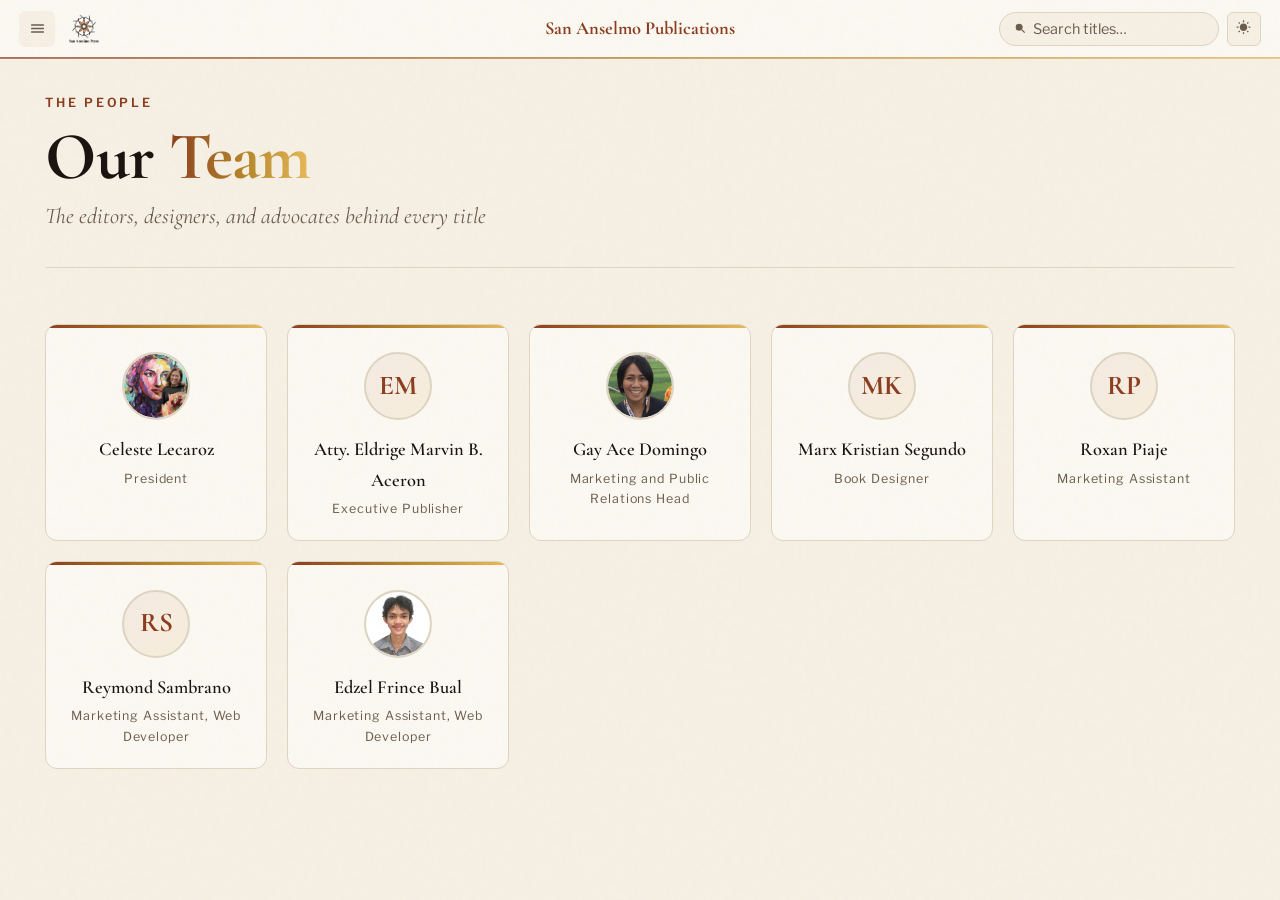
==== team.html @ bb284d33 "Add files via upload" ====
<!DOCTYPE html>
<html lang="en">
<head>
  <meta charset="UTF-8">
  <meta name="viewport" content="width=device-width, initial-scale=1.0, maximum-scale=5.0">
  <meta name="description" content="Meet the editors, designers, and advocates behind San Anselmo Publications, Inc.">
  <title>Our Team — San Anselmo Publications, Inc.</title>
  <link rel="preconnect" href="https://fonts.googleapis.com">
  <link rel="preconnect" href="https://fonts.gstatic.com" crossorigin>
  <link href="https://fonts.googleapis.com/css2?family=Cormorant+Garamond:ital,wght@0,400;0,500;0,600;0,700;1,400;1,600&family=Libre+Franklin:ital,wght@0,300;0,400;0,500;0,600;1,300;1,400&display=swap" rel="stylesheet">
  <link rel="stylesheet" href="css/styles.css">
</head>
<body>
  <div id="navContainer"></div>
  <div class="page-body">
    <main class="main-content" id="mainContent" role="main">
      <section class="content-section active" aria-label="Our Team">
        <div class="section-inner">
          <header class="page-header">
            <div class="page-eyebrow">The People</div>
            <h1 class="page-title">Our <span class="accent">Team</span></h1>
            <p class="page-subtitle">The editors, designers, and advocates behind every title</p>
          </header>
          <div class="team-grid" id="teamGrid" role="list"></div>
        </div>
      </section>
    </main>
  </div>
  <div id="backToTopContainer"></div>
  <script src="data/fallback-data.js"></script>
  <script src="js/sheets-cms.js"></script>
  <script src="js/components.js"></script>
  <script>
    document.addEventListener('DOMContentLoaded', async () => {
      injectNav('team');
      injectBackToTop();
      initTheme();
      initBurgerMenu();
      initScrollHandlers();

      const teamData = await SheetsCMS.getTeam().catch(() => typeof TEAM !== 'undefined' ? TEAM : []);
      const grid = document.getElementById('teamGrid');
      if (grid) {
        grid.innerHTML = teamData.map(t =>
          `<div class="team-card" role="listitem">
            <div class="team-avatar" aria-hidden="true">${t.img ? `<img src="${t.img}" alt="${t.name}" loading="lazy" decoding="async" onerror="this.parentElement.textContent='${initials(t.name)}'">` : initials(t.name)}</div>
            <div class="team-name">${t.name}</div>
            <div class="team-role">${t.role}</div>
          </div>`
        ).join('');
      }
    });
  </script>
</body>
</html>
---- css/styles.css ----
/* ============================================================  TOKENS  */
    :root {
      --cream:#F5EFE4; --ivory:#FBF8F2; --white:#FEFCF9;
      --ink:#1A1410; --ink-light:#2E2720; --sepia:#6B5C4D;
      --ash:#DDD4C2; --ash-light:#EDE8DE;
      --terra:#8C3D1F; --terra-dim:#A85030; --terra-pale:#F4EAE3;
      --gold:#B8882C; --gold-pale:#F6EDDB;
      --amber:#D4A445; --amber-glow:#E8BA5A;
      --grad-amber: linear-gradient(90deg,#8C3D1F 0%,#B8882C 55%,#E8BA5A 100%);
      --grad-amber-v: linear-gradient(180deg,#8C3D1F 0%,#B8882C 100%);
      --grad-shelf: linear-gradient(180deg,#C49A6C 0%,#B08040 18%,#A07030 35%,#BF9050 50%,#A07030 65%,#906025 82%,#7A4E1E 100%);
      --fs-xs:clamp(.68rem,.64rem + .18vw,.78rem);
      --fs-sm:clamp(.8rem,.76rem + .2vw,.9rem);
      --fs-base:clamp(.9rem,.85rem + .25vw,1rem);
      --fs-md:clamp(1rem,.92rem + .4vw,1.15rem);
      --fs-lg:clamp(1.15rem,1rem + .75vw,1.4rem);
      --fs-xl:clamp(1.4rem,1.1rem + 1.5vw,2rem);
      --fs-2xl:clamp(1.9rem,1.4rem + 2.5vw,3rem);
      --fs-3xl:clamp(2.4rem,1.7rem + 3.5vw,4.2rem);
      --gap-sm:.75rem; --gap-md:1.25rem; --gap-lg:2rem; --gap-xl:3.5rem;
      --sb-w:230px; --sb-w-sm:58px; --topbar-h:58px;
      --radius-sm:6px; --radius-md:12px; --radius-lg:20px;
      --shadow-sm:0 2px 8px rgba(26,20,16,.07);
      --shadow-md:0 6px 24px rgba(26,20,16,.1);
      --shadow-lg:0 16px 60px rgba(26,20,16,.16);
      --shadow-book:-5px 5px 12px rgba(0,0,0,.22),-2px 2px 0 rgba(0,0,0,.1);
      --ease:cubic-bezier(.25,.8,.25,1);
      --spring:cubic-bezier(.34,1.56,.64,1);
    }
    body.dark {
      --cream:#19140F; --ivory:#211B14; --white:#2A2218;
      --ink:#F0E8D8; --ink-light:#DDD3BC; --sepia:#C0A880;
      --ash:#5A4830; --ash-light:#3E3020;
      --terra:#E05525; --terra-dim:#F06830; --terra-pale:#3A1F0E;
      --gold:#E0A830; --gold-pale:#342408;
      --amber:#F0BC45; --amber-glow:#FFD060;
      --grad-amber:linear-gradient(90deg,#E05525 0%,#E0A830 55%,#FFD060 100%);
      --grad-amber-v:linear-gradient(180deg,#E05525 0%,#E0A830 100%);
      --shadow-sm:0 2px 8px rgba(0,0,0,.4);
      --shadow-md:0 6px 24px rgba(0,0,0,.55);
      --shadow-lg:0 16px 60px rgba(0,0,0,.75);
      --shadow-book:-5px 5px 16px rgba(0,0,0,.55),-2px 2px 0 rgba(0,0,0,.3);
    }

    /* ============================================================  RESET  */
    *,*::before,*::after{box-sizing:border-box;margin:0;padding:0;-webkit-tap-highlight-color:transparent}
    html{scroll-behavior:smooth}
    body{
      font-family:'Libre Franklin',system-ui,sans-serif;
      font-size:var(--fs-base);background:var(--cream);color:var(--ink);
      line-height:1.65;min-height:100vh;display:flex;flex-direction:column;
      overflow-x:hidden;
      transition:background .3s var(--ease),color .3s var(--ease);
    }
    body::before{
      content:'';position:fixed;inset:0;pointer-events:none;z-index:9999;opacity:.3;
      background-image:url("data:image/svg+xml,%3Csvg viewBox='0 0 200 200' xmlns='http://www.w3.org/2000/svg'%3E%3Cfilter id='n'%3E%3CfeTurbulence type='fractalNoise' baseFrequency='0.65' numOctaves='3' stitchTiles='stitch'/%3E%3C/filter%3E%3Crect width='100%25' height='100%25' filter='url(%23n)' opacity='0.035'/%3E%3C/svg%3E");
    }
    h1,h2,h3,h4,h5,.serif{font-family:'Cormorant Garamond',Georgia,serif}
    img{display:block;max-width:100%}
    button{font-family:inherit;cursor:pointer;border:none;background:none}
    a{color:inherit;text-decoration:none}
    ::-webkit-scrollbar{width:4px;height:4px}
    ::-webkit-scrollbar-track{background:transparent}
    ::-webkit-scrollbar-thumb{background:var(--ash);border-radius:4px}
    *:focus-visible{outline:2px solid var(--gold);outline-offset:3px;border-radius:3px}
    @keyframes fadeUp{from{opacity:0;transform:translateY(16px)}to{opacity:1;transform:translateY(0)}}
    @keyframes fadeIn{from{opacity:0}to{opacity:1}}

    /* ============================================================  TOPBAR  */
    .topbar{
      position:sticky;top:0;width:100%;height:var(--topbar-h);
      background:var(--ivory);border-bottom:1px solid var(--ash);
      display:flex;align-items:center;padding:0 1.2rem;gap:.8rem;
      z-index:300;flex-shrink:0;
      transition:background .3s;
    }
    .topbar::after{
      content:'';position:absolute;bottom:-2px;left:0;right:0;
      height:2px;background:var(--grad-amber);opacity:.65;pointer-events:none;
    }
    .topbar.scrolled{background:rgba(251,248,242,.92);backdrop-filter:blur(16px)}
    body.dark .topbar.scrolled{background:rgba(33,27,20,.92)}
    .topbar-burger{
      width:36px;height:36px;border-radius:var(--radius-sm);
      border:1px solid var(--ash);background:var(--cream);color:var(--sepia);
      display:none;align-items:center;justify-content:center;flex-shrink:0;
      transition:.18s;
    }
    .topbar-burger:hover{border-color:var(--terra);color:var(--terra);background:var(--terra-pale)}
    .topbar-burger svg{width:17px;height:17px;fill:currentColor}
    .topbar-brand{display:flex;align-items:center;gap:.55rem;flex-shrink:0;cursor:pointer}
    .topbar-logo{width:32px;height:32px;object-fit:contain;border-radius:4px}
    .topbar-center{position:absolute;left:50%;transform:translateX(-50%);display:flex;align-items:center;gap:.55rem;cursor:pointer;text-decoration:none;pointer-events:none}
    .topbar-center>*{pointer-events:auto}
    .topbar-center-name{font-family:'Cormorant Garamond',serif;font-weight:700;font-size:var(--fs-md);color:var(--terra);line-height:1.1;white-space:nowrap}
    .topbar-logo-fallback{
      width:32px;height:32px;background:var(--terra-pale);border:1px solid var(--ash);
      border-radius:4px;display:none;align-items:center;justify-content:center;
      font-family:'Cormorant Garamond',serif;font-weight:700;font-size:1rem;color:var(--terra);
    }
    .topbar-brand-name{font-family:'Cormorant Garamond',serif;font-weight:700;font-size:var(--fs-md);color:var(--terra);line-height:1.1}
    .topbar-brand-sub{font-size:var(--fs-xs);color:var(--sepia);letter-spacing:.12em;text-transform:uppercase}
    .topbar-right{margin-left:auto;display:flex;align-items:center;gap:.5rem;flex-shrink:0}
    .topbar-search{
      display:flex;align-items:center;gap:.4rem;
      background:var(--cream);border:1px solid var(--ash);
      border-radius:30px;padding:0 .9rem;height:34px;
      transition:border-color .18s,box-shadow .18s;position:relative;
    }
    .topbar-search:focus-within{border-color:var(--gold);box-shadow:0 0 0 3px rgba(184,136,44,.15)}
    .topbar-search svg{width:13px;height:13px;fill:var(--sepia);flex-shrink:0}
    .topbar-search input{border:none;background:transparent;color:var(--ink);font-family:inherit;font-size:var(--fs-sm);width:170px}
    .topbar-search input::placeholder{color:var(--sepia)}
    .topbar-search input:focus{outline:none}
    .clear-btn{background:none;border:none;color:var(--sepia);cursor:pointer;font-size:1rem;line-height:1;padding:0;display:none}
    .clear-btn:hover{color:var(--terra)}
    .search-predictions{
      display:none;position:absolute;top:calc(100% + 8px);left:-1px;right:-1px;
      background:var(--white);border:1px solid var(--ash);border-radius:var(--radius-md);
      box-shadow:var(--shadow-md);z-index:600;max-height:300px;overflow-y:auto;
    }
    .pred-item{padding:.6rem 1rem;cursor:pointer;border-bottom:1px solid var(--ash-light);transition:background .15s}
    .pred-item:hover{background:var(--terra-pale)}
    .pred-item:last-child{border-bottom:none}
    .pred-title{font-weight:500;font-size:var(--fs-sm);color:var(--ink)}
    .pred-meta{font-size:var(--fs-xs);color:var(--sepia);margin-top:1px}
    .tb-icon{
      width:34px;height:34px;border-radius:var(--radius-sm);
      border:1px solid var(--ash);background:var(--cream);color:var(--sepia);
      display:flex;align-items:center;justify-content:center;transition:.18s;
    }
    .tb-icon:hover{border-color:var(--gold);color:var(--gold);background:var(--gold-pale)}
    .tb-icon svg{width:15px;height:15px;fill:currentColor}
    .filter-wrap{position:relative}
    .filter-dropdown{
      display:none;position:absolute;top:calc(100% + 8px);right:0;width:240px;
      background:var(--white);border:1px solid var(--ash);border-radius:var(--radius-md);
      padding:1.2rem;box-shadow:var(--shadow-md);z-index:400;
    }
    .filter-dropdown.show{display:block;animation:fadeUp .2s var(--ease) both}
    .f-row{margin-bottom:.9rem}
    .f-row label{font-size:var(--fs-xs);font-weight:600;letter-spacing:.1em;text-transform:uppercase;color:var(--sepia);display:block;margin-bottom:.35rem}
    .f-input{width:100%;padding:.45rem .7rem;border:1px solid var(--ash);border-radius:var(--radius-sm);background:var(--cream);color:var(--ink);font-family:inherit;font-size:var(--fs-sm)}
    .f-input:focus{outline:none;border-color:var(--gold)}
    .f-price{display:grid;grid-template-columns:1fr 1fr;gap:.4rem}
    .f-reset{font-size:var(--fs-xs);color:var(--terra);cursor:pointer;font-weight:600;letter-spacing:.08em;text-transform:uppercase;text-align:right;display:block;border:none;background:none;width:100%}
    .cs-wrap{position:relative}
    .cs-btn{width:100%;padding:.45rem .7rem;border:1px solid var(--ash);border-radius:var(--radius-sm);background:var(--cream);color:var(--ink);font-family:inherit;font-size:var(--fs-sm);cursor:pointer;display:flex;justify-content:space-between;align-items:center}
    .cs-opts{display:none;position:absolute;top:calc(100% + 4px);left:0;right:0;background:var(--white);border:1px solid var(--ash);border-radius:var(--radius-sm);box-shadow:var(--shadow-sm);z-index:500;max-height:180px;overflow-y:auto}
    .cs-opts.show{display:block}
    .cs-opt{padding:.45rem .7rem;font-size:var(--fs-sm);cursor:pointer;transition:background .15s}
    .cs-opt:hover{background:var(--gold-pale);color:var(--gold)}

    /* ============================================================  PAGE BODY LAYOUT  */
    .page-body{
      display:flex;flex:1;height:calc(100vh - var(--topbar-h));
      overflow:hidden;position:relative;
    }

    /* ============================================================  BURGER MENU  */
    .topbar-burger{
      width:36px;height:36px;border-radius:var(--radius-sm);
      display:flex;align-items:center;justify-content:center;
      color:var(--sepia);border:1px solid transparent;flex-shrink:0;
      position:relative;z-index:10001;
    }
    .topbar-burger:hover{border-color:var(--terra);color:var(--terra);background:var(--terra-pale)}
    .topbar-burger svg{width:17px;height:17px;fill:currentColor}
    .topbar-burger.open{border-color:var(--terra);color:var(--terra);background:var(--terra-pale)}
    .burger-menu{
      display:none;position:fixed;
      top:calc(var(--topbar-h) + 6px);
      left:12px;width:220px;
      background:var(--ivory);border:1px solid var(--ash);
      border-radius:var(--radius);box-shadow:var(--shadow);
      padding:.5rem;z-index:10000;
    }
    .burger-menu.open{display:block}
    .bm-section{
      font-size:var(--fs-xs);letter-spacing:.18em;text-transform:uppercase;
      color:var(--sepia);font-weight:600;padding:.65rem .7rem .2rem;
    }
    .bm-btn{
      display:flex;align-items:center;gap:.65rem;
      padding:.55rem .75rem;border-radius:var(--radius-sm);
      color:var(--sepia);font-size:var(--fs-sm);font-weight:400;
      transition:background .18s,color .18s;width:100%;
    }
    .bm-btn:hover{background:var(--ash-light);color:var(--ink)}
    .bm-btn.active{background:linear-gradient(90deg,var(--terra-pale),transparent);color:var(--terra);font-weight:600}
    .bm-icon{width:16px;height:16px;fill:currentColor;flex-shrink:0}
    .burger-backdrop{
      display:none;position:fixed;inset:0;
      background:rgba(20,16,12,.4);z-index:9999;backdrop-filter:blur(2px);
    }
    .burger-backdrop.show{display:block}

    /* ============================================================  MAIN CONTENT  */
    .main-content{flex:1;overflow-y:auto;min-width:0;height:100%}
    .content-section{display:none;animation:fadeUp .4s var(--ease) both}
    .content-section.active{display:block}
    .section-inner{padding:2.2rem 2.2rem;max-width:1260px;margin:0 auto}

    /* ============================================================  PAGE HEADERS  */
    .page-header{margin-bottom:var(--gap-xl);padding-bottom:var(--gap-lg);border-bottom:1px solid var(--ash)}
    .page-eyebrow{font-size:var(--fs-xs);letter-spacing:.22em;text-transform:uppercase;color:var(--terra);font-weight:600;margin-bottom:.55rem}
    .page-title{font-family:'Cormorant Garamond',serif;font-size:var(--fs-3xl);font-weight:700;line-height:1;color:var(--ink);letter-spacing:-.01em}
    .accent{display:inline-block;background:var(--grad-amber);-webkit-background-clip:text;-webkit-text-fill-color:transparent;background-clip:text}
    .page-subtitle{font-family:'Cormorant Garamond',serif;font-style:italic;font-size:var(--fs-lg);color:var(--sepia);margin-top:.5rem}

    /* ============================================================  GENRE FILTER BAR  */
    .filter-bar{display:flex;gap:var(--gap-sm);align-items:center;margin-bottom:var(--gap-lg);flex-wrap:wrap}
    .filter-label{font-size:var(--fs-xs);letter-spacing:.15em;text-transform:uppercase;color:var(--sepia);font-weight:600;flex-shrink:0}
    .genre-tags{display:flex;gap:.35rem;flex-wrap:wrap}
    .genre-tag{
      font-size:var(--fs-xs);padding:.26rem .8rem;border-radius:30px;
      border:1px solid var(--ash);background:var(--ivory);color:var(--sepia);
      cursor:pointer;transition:all .18s;font-weight:500;font-family:'Libre Franklin',sans-serif;
    }
    .genre-tag:hover{border-color:var(--gold);color:var(--gold);background:var(--gold-pale)}
    .genre-tag.active{background:var(--grad-amber);color:#fff;border-color:transparent;box-shadow:0 2px 8px rgba(184,136,44,.35)}

    /* ============================================================  BOOKSHELF  */
    #catalogGrid{display:flex;flex-direction:column;gap:2.2rem}
    .shelf-section{animation:fadeUp .5s var(--ease) both}
    .shelf-header{display:flex;align-items:baseline;gap:.8rem;margin-bottom:.75rem;padding:0 .2rem}
    .shelf-cat-title{
      font-family:'Cormorant Garamond',serif;font-size:var(--fs-xl);font-weight:700;
      color:var(--ink);position:relative;display:inline-block;
    }
    .shelf-cat-title::after{content:'';position:absolute;bottom:-3px;left:0;right:0;height:2px;background:var(--grad-amber)}
    .shelf-count{font-size:var(--fs-xs);color:var(--sepia);letter-spacing:.1em;font-weight:500}

    /* One shelf row = container + plank */
    .shelf-wrap{display:flex;flex-direction:column;gap:0;margin-bottom:.5rem}
    .shelf-row-books{
      display:flex;flex-wrap:nowrap;gap:.8rem;
      padding:1.2rem 1.2rem 0;
      background:linear-gradient(180deg,#F0E8D8 0%,#E8DCC8 100%);
      border:1px solid rgba(180,140,80,.3);
      border-bottom:none;
      border-radius:var(--radius-md) var(--radius-md) 0 0;
      align-items:flex-start; /* covers all start at same top */
    }
    body.dark .shelf-row-books{background:linear-gradient(180deg,#2E2418 0%,#241C10 100%);border-color:rgba(140,100,40,.35)}
    .shelf-plank{
      height:16px;
      background:var(--grad-shelf);
      position:relative;
      box-shadow:0 6px 18px rgba(0,0,0,.35),inset 0 2px 4px rgba(255,255,255,.12),inset 0 -1px 2px rgba(0,0,0,.2);
      border-top:1px solid rgba(220,170,90,.5);
      border-radius:0 0 var(--radius-md) var(--radius-md);
      flex-shrink:0;
    }
    .shelf-plank::before{content:'';position:absolute;inset:0;background:repeating-linear-gradient(90deg,transparent 0,transparent 60px,rgba(0,0,0,.04) 60px,rgba(0,0,0,.04) 61px)}
    .shelf-plank::after{content:'';position:absolute;bottom:0;left:0;right:0;height:6px;background:linear-gradient(180deg,rgba(0,0,0,.12),rgba(0,0,0,.3))}

    /* Book card — fixed cover height so all align at top */
    .book-card{
      flex-shrink:0;width:108px;cursor:pointer;display:flex;flex-direction:column;
      transform-origin:bottom center;transition:transform .28s var(--spring);will-change:transform;
    }
    .book-card:hover{transform:translateY(-10px) rotate(-1.5deg) scale(1.04)}
    .book-cover-wrap{
      width:108px;height:162px;flex-shrink:0;
      background:var(--ash-light);border-radius:2px 8px 8px 2px;
      overflow:hidden;box-shadow:var(--shadow-book);position:relative;margin-bottom:.6rem;
    }
    .book-cover-wrap::before{content:'';position:absolute;top:0;left:0;bottom:0;width:10px;background:linear-gradient(90deg,rgba(0,0,0,.22),transparent);z-index:2}
    .book-cover-img{width:100%;height:100%;object-fit:cover;display:block}
    .bk-placeholder{width:100%;height:100%;display:flex;flex-direction:column;align-items:center;justify-content:center;background:linear-gradient(145deg,var(--ash-light),var(--ivory));color:var(--sepia);padding:.55rem;text-align:center}
    .bk-placeholder .ph-t{font-family:'Cormorant Garamond',serif;font-size:.62rem;font-weight:700;line-height:1.2;margin-top:.3rem;color:var(--ink-light)}
    .book-meta-area{padding:0 .1rem}
    .book-title-txt{font-family:'Cormorant Garamond',serif;font-size:.82rem;font-weight:700;line-height:1.25;color:var(--ink);height:2.5rem;overflow:hidden;display:-webkit-box;-webkit-line-clamp:2;-webkit-box-orient:vertical;margin-bottom:.2rem}
    .book-author-txt{font-size:.66rem;color:var(--sepia);font-style:italic;overflow:hidden;white-space:nowrap;text-overflow:ellipsis;margin-bottom:.3rem}
    .book-price-txt{font-family:'Libre Franklin',sans-serif;font-size:.88rem;font-weight:700;background:var(--grad-amber);-webkit-background-clip:text;-webkit-text-fill-color:transparent;background-clip:text}

    .no-results{text-align:center;padding:5rem 2rem;color:var(--sepia)}
    .no-results .nr-icon{font-size:3rem;margin-bottom:1rem;opacity:.4}
    .no-results h3{font-family:'Cormorant Garamond',serif;font-size:var(--fs-xl);margin-bottom:.5rem}

    /* ============================================================  MODALS  */
    .modal-overlay{
      display:none;position:fixed;inset:0;
      background:rgba(20,16,12,.78);backdrop-filter:blur(10px);-webkit-backdrop-filter:blur(10px);
      z-index:800;align-items:center;justify-content:center;padding:1.5rem;
    }
    .modal-overlay.open{display:flex}
    .modal-card{
      background:var(--white);border:1px solid var(--ash);border-radius:var(--radius-lg);
      width:100%;max-width:760px;max-height:90vh;overflow-y:auto;
      box-shadow:var(--shadow-lg);position:relative;animation:fadeUp .3s var(--ease) both;
    }
    .modal-close{position:sticky;top:0;display:flex;justify-content:flex-end;padding:1rem 1rem 0;background:var(--white);z-index:10}
    .modal-close-btn{width:32px;height:32px;border-radius:50%;background:var(--ash-light);color:var(--sepia);display:flex;align-items:center;justify-content:center;transition:.18s;font-size:1.1rem;line-height:1}
    .modal-close-btn:hover{background:var(--terra);color:#fff}
    .modal-body{padding:0 2.2rem 2.2rem}
    .bk-det-grid{display:grid;grid-template-columns:170px 1fr;gap:1.8rem;align-items:start}
    .det-cover{aspect-ratio:2/3;width:100%;object-fit:cover;border-radius:2px 10px 10px 2px;box-shadow:var(--shadow-book)}
    .det-cover-ph{aspect-ratio:2/3;background:var(--ash-light);border-radius:2px 10px 10px 2px;display:flex;align-items:center;justify-content:center;color:var(--sepia)}
    .det-eyebrow{font-size:var(--fs-xs);letter-spacing:.18em;text-transform:uppercase;color:var(--terra);font-weight:600;margin-bottom:.35rem}
    .det-title{font-family:'Cormorant Garamond',serif;font-size:var(--fs-2xl);font-weight:700;line-height:1.1;color:var(--ink);margin-bottom:.35rem}
    .det-author{font-family:'Cormorant Garamond',serif;font-style:italic;font-size:var(--fs-lg);color:var(--sepia);margin-bottom:1.1rem}
    .det-meta-grid{display:grid;grid-template-columns:1fr 1fr;gap:.55rem 1.4rem;margin-bottom:1.3rem;padding-bottom:1.3rem;border-bottom:1px solid var(--ash)}
    .det-meta-label{font-size:var(--fs-xs);letter-spacing:.12em;text-transform:uppercase;color:var(--sepia);font-weight:600}
    .det-meta-value{font-size:var(--fs-sm);color:var(--ink);font-weight:500;margin-top:1px}
    .det-desc{font-size:var(--fs-base);line-height:1.75;color:var(--ink-light);white-space:pre-wrap}
    .det-action-row{display:flex;align-items:center;gap:1rem;margin-top:1.5rem;padding-top:1.1rem;border-top:1px solid var(--ash);flex-wrap:wrap}
    .det-price-label{font-size:var(--fs-xs);letter-spacing:.12em;text-transform:uppercase;color:var(--sepia);font-weight:600;margin-bottom:.2rem}
    .det-price-value{font-family:'Libre Franklin',sans-serif;font-size:var(--fs-2xl);font-weight:700;background:var(--grad-amber);-webkit-background-clip:text;-webkit-text-fill-color:transparent;background-clip:text;line-height:1}
    .badge-label{display:inline-block;font-size:var(--fs-xs);font-weight:600;letter-spacing:.1em;text-transform:uppercase;padding:.28rem .8rem;border-radius:4px}
    .badge-avail{background:var(--gold-pale);color:var(--gold);border:1px solid rgba(184,136,44,.3)}
    .badge-soldout{background:#FBE8E2;color:#C33010;border:1px solid rgba(195,48,16,.25)}
    body.dark .badge-soldout{background:#3A1208;color:#FF8060;border-color:rgba(255,128,96,.3)}
    .badge-unavail{background:var(--ash-light);color:var(--sepia);border:1px solid var(--ash)}
    .btn-primary{
      display:inline-flex;align-items:center;gap:.5rem;
      background:var(--grad-amber);color:#fff;padding:.65rem 1.7rem;
      border-radius:30px;font-size:var(--fs-sm);font-weight:600;letter-spacing:.04em;
      transition:opacity .18s,transform .18s;border:none;cursor:pointer;
      box-shadow:0 3px 12px rgba(184,136,44,.3);margin-left:auto;
    }
    .btn-primary:hover{opacity:.9;transform:translateY(-1px);box-shadow:0 6px 20px rgba(184,136,44,.4)}
    .det-buttons-wrap{display:flex;align-items:center;gap:1rem;margin-left:auto}
    .det-buttons-wrap .btn-primary{margin-left:0}
    .am-header{display:flex;align-items:flex-start;gap:1.4rem;margin-bottom:1.4rem}
    .am-avatar{width:76px;height:76px;border-radius:50%;background:linear-gradient(135deg,var(--terra-pale),var(--gold-pale));border:2px solid var(--ash);display:flex;align-items:center;justify-content:center;font-family:'Cormorant Garamond',serif;font-size:2rem;font-weight:700;color:var(--terra);flex-shrink:0;overflow:hidden}
    .am-avatar img{width:100%;height:100%;object-fit:cover;border-radius:50%;display:block}
    .am-name{font-family:'Cormorant Garamond',serif;font-size:var(--fs-xl);font-weight:700;color:var(--ink)}
    .am-bio{font-style:italic;color:var(--sepia);margin-top:.3rem;font-size:var(--fs-sm)}
    .am-books{display:grid;grid-template-columns:repeat(auto-fill,minmax(95px,1fr));gap:.9rem}

    /* ============================================================  ABOUT  */
    .about-masthead{display:grid;grid-template-columns:1fr 1fr;gap:var(--gap-xl);align-items:center;margin-bottom:var(--gap-xl);padding-bottom:var(--gap-xl);border-bottom:1px solid var(--ash)}
    .about-masthead-text h2{font-family:'Cormorant Garamond',serif;font-size:var(--fs-3xl);font-weight:700;line-height:1.05;margin-bottom:1.1rem;color:var(--ink)}
    .about-masthead-text h2 em{color:var(--terra);font-style:italic}
    .about-masthead-text p{color:var(--sepia);line-height:1.75;margin-bottom:.9rem;font-size:var(--fs-base)}
    .about-award{display:inline-flex;align-items:center;gap:.45rem;padding:.5rem 1.1rem;border:1px solid var(--gold);border-radius:4px;background:var(--gold-pale);color:var(--gold);font-size:var(--fs-xs);font-weight:600;letter-spacing:.12em;text-transform:uppercase;margin-top:.4rem}
    .about-masthead-logo{display:flex;align-items:center;justify-content:center}
    .about-masthead-logo img{max-width:260px;max-height:260px;object-fit:contain;filter:drop-shadow(0 8px 32px rgba(26,20,16,.12))}
    .logo-fallback-lg{width:180px;height:180px;background:var(--terra-pale);border:1px solid var(--ash);border-radius:var(--radius-md);display:flex;align-items:center;justify-content:center;font-family:'Cormorant Garamond',serif;font-size:4.5rem;font-weight:700;color:var(--terra)}
    .stats-row{display:grid;grid-template-columns:repeat(4,1fr);gap:1px;background:var(--ash);border:1px solid var(--ash);border-radius:var(--radius-md);overflow:hidden;margin-bottom:var(--gap-xl)}
    .stat-item{background:var(--ivory);padding:1.5rem 1.1rem;text-align:center}
    .stat-num{font-family:'Cormorant Garamond',serif;font-size:var(--fs-2xl);font-weight:700;background:var(--grad-amber);-webkit-background-clip:text;-webkit-text-fill-color:transparent;background-clip:text;line-height:1}
    .stat-lbl{font-size:var(--fs-xs);color:var(--sepia);margin-top:.35rem;letter-spacing:.1em;text-transform:uppercase;font-weight:500}
    .about-section{margin-bottom:var(--gap-xl)}
    .about-sec-heading{font-family:'Cormorant Garamond',serif;font-size:var(--fs-xl);font-weight:600;color:var(--ink);margin-bottom:.9rem;padding-bottom:.7rem;border-bottom:1px solid var(--ash)}
    .about-section p{color:var(--sepia);line-height:1.75;margin-bottom:.7rem}

    /* ============================================================  TEAM  */
    .team-grid{display:grid;grid-template-columns:repeat(auto-fill,minmax(190px,1fr));gap:var(--gap-md)}
    .team-card{background:var(--ivory);border:1px solid var(--ash);border-radius:var(--radius-md);padding:1.7rem 1.1rem 1.3rem;text-align:center;transition:box-shadow .2s,transform .2s;position:relative;overflow:hidden}
    .team-card::before{content:'';position:absolute;top:0;left:0;right:0;height:3px;background:var(--grad-amber)}
    .team-card:hover{box-shadow:var(--shadow-md);transform:translateY(-4px)}
    .team-avatar{width:68px;height:68px;border-radius:50%;background:linear-gradient(135deg,var(--terra-pale),var(--gold-pale));border:2px solid var(--ash);display:flex;align-items:center;justify-content:center;margin:0 auto .9rem;font-family:'Cormorant Garamond',serif;font-size:1.7rem;font-weight:700;color:var(--terra);overflow:hidden}
    .team-avatar img{width:100%;height:100%;object-fit:cover;border-radius:50%;display:block}
    .team-name{font-family:'Cormorant Garamond',serif;font-size:var(--fs-md);font-weight:600;color:var(--ink);margin-bottom:.25rem}
    .team-role{font-size:var(--fs-xs);color:var(--sepia);letter-spacing:.07em}

    /* ============================================================  AUTHORS  */
    .author-grid{display:flex;flex-direction:column}
    .author-row{display:flex;align-items:center;justify-content:space-between;padding:.9rem 0;border-bottom:1px solid var(--ash-light);cursor:pointer;transition:all .15s;gap:1rem}
    .author-row:hover{background:var(--gold-pale);margin:0 -1rem;padding:.9rem 1rem;border-radius:var(--radius-sm)}
    .author-row-avatar{width:44px;height:44px;border-radius:50%;background:linear-gradient(135deg,var(--terra-pale),var(--gold-pale));border:1.5px solid var(--ash);display:flex;align-items:center;justify-content:center;font-family:'Cormorant Garamond',serif;font-size:1.1rem;font-weight:700;color:var(--terra);flex-shrink:0;overflow:hidden}
    .author-row-avatar img{width:100%;height:100%;object-fit:cover;border-radius:50%;display:block}
    .author-row-name{font-family:'Cormorant Garamond',serif;font-size:var(--fs-md);font-weight:600;color:var(--ink)}
    .author-row-bio{font-size:var(--fs-sm);color:var(--sepia);font-style:italic}
    .author-row-count{font-size:var(--fs-xs);color:var(--sepia);white-space:nowrap;flex-shrink:0}
    .author-row-arrow{color:var(--ash);flex-shrink:0}
    .author-row:hover .author-row-arrow{color:var(--gold)}

    /* ============================================================  NEWS  */
    .news-fb-hero{display:flex;justify-content:center;padding:.5rem 0 1.5rem}
    .news-fb-hero-card{
      width:100%;max-width:800px;
      margin:0 auto;
      background:var(--ivory);border:1px solid var(--ash);
      border-radius:var(--radius-md);overflow:hidden;
      box-shadow:var(--shadow-md);
      position:relative;
    }
    .news-fb-hero-card::before{content:'';display:block;height:3px;background:var(--grad-amber)}
    .news-fb-hero-label{
      padding:1rem 1.4rem;border-bottom:1px solid var(--ash);
      display:flex;align-items:center;gap:.55rem;
      font-size:var(--fs-xs);font-weight:700;letter-spacing:.16em;
      text-transform:uppercase;color:var(--sepia);
      background:var(--ivory);
    }
    .news-fb-hero-label svg{width:14px;height:14px;fill:var(--amber);flex-shrink:0}
    .news-fb-hero-frame{background:var(--cream);overflow:hidden;min-height:400px;display:flex;align-items:stretch}
    .news-fb-hero-frame iframe{flex:1;border:none;display:block;min-height:680px}
    .news-fb-hero-footer{
      padding:.9rem 1.4rem;border-top:1px solid var(--ash);
      display:flex;justify-content:flex-end;background:var(--ivory);
    }
    .news-fb-hero-cta{
      display:inline-flex;align-items:center;gap:.45rem;
      font-size:var(--fs-xs);font-weight:700;letter-spacing:.1em;text-transform:uppercase;
      color:var(--terra);padding:.42rem 1rem;
      border:1.5px solid var(--terra);border-radius:30px;
      transition:.18s;text-decoration:none;
    }
    .news-fb-hero-cta:hover{background:var(--terra);color:#fff}
    .news-fb-hero-cta svg{width:12px;height:12px;fill:currentColor}
    .fb-embed-wrap iframe{border:none;display:block;width:100% !important}

    /* ============================================================  EVENTS  */
    .events-filter-row{display:flex;gap:.4rem;flex-wrap:wrap;margin-bottom:1.4rem;align-items:center}
    .events-filter-lbl{font-size:var(--fs-xs);letter-spacing:.14em;text-transform:uppercase;color:var(--sepia);font-weight:600;margin-right:.2rem}
    .evt-filter-btn{padding:.28rem .85rem;border:1px solid var(--ash);border-radius:30px;font-size:var(--fs-xs);font-weight:600;letter-spacing:.08em;text-transform:uppercase;color:var(--sepia);background:var(--ivory);cursor:pointer;transition:.18s}
    .evt-type-wrap{min-width:110px}
    .evt-filter-btn.active{background:var(--grad-amber);color:#fff;border-color:transparent}
    .events-divider{width:1px;height:16px;background:var(--ash);margin:0 .2rem;flex-shrink:0}
    .events-list{display:flex;flex-direction:column;gap:1rem}
    .event-card{background:var(--ivory);border:1px solid var(--ash);border-radius:var(--radius-md);overflow:hidden;display:grid;grid-template-columns:auto 1fr auto;transition:box-shadow .2s}
    .event-card:hover{box-shadow:var(--shadow-md)}
    .event-date-block{width:76px;display:flex;flex-direction:column;align-items:center;justify-content:center;background:var(--grad-amber-v);color:#fff;padding:1.1rem .7rem;flex-shrink:0}
    .event-date-month{font-size:var(--fs-xs);letter-spacing:.15em;text-transform:uppercase;font-weight:600;opacity:.9}
    .event-date-day{font-family:'Cormorant Garamond',serif;font-size:var(--fs-2xl);font-weight:700;line-height:1}
    .event-date-year{font-size:var(--fs-xs);opacity:.8}
    .event-info{padding:1.1rem 1.3rem}
    .event-type-badge{font-size:var(--fs-xs);letter-spacing:.14em;text-transform:uppercase;color:var(--terra);font-weight:600;margin-bottom:.25rem}
    .event-title{font-family:'Cormorant Garamond',serif;font-size:var(--fs-lg);font-weight:700;color:var(--ink);margin-bottom:.25rem}
    .event-location{font-size:var(--fs-sm);color:var(--sepia)}
    .event-map{width:175px;flex-shrink:0}
    .event-map iframe{width:100%;height:100%;display:block;border:none}
    .no-events{text-align:center;padding:4rem;color:var(--sepia);font-style:italic}

    /* ============================================================  CONTACTS  */
    .contacts-full{display:flex;flex-direction:column;gap:1.4rem}
    .contact-card{background:var(--ivory);border:1px solid var(--ash);border-radius:var(--radius-md);padding:1.8rem 2.2rem;display:flex;gap:1.8rem;align-items:flex-start;position:relative;overflow:hidden}
    .contact-card::before{content:'';position:absolute;top:0;left:0;right:0;height:3px;background:var(--grad-amber)}
    .contact-icon-wrap{width:58px;height:58px;border-radius:50%;background:linear-gradient(135deg,var(--terra-pale),var(--gold-pale));border:1px solid var(--ash);display:flex;align-items:center;justify-content:center;flex-shrink:0}
    .contact-icon-wrap svg{width:26px;height:26px;fill:var(--terra)}
    .contact-name{font-family:'Cormorant Garamond',serif;font-size:var(--fs-xl);font-weight:700;color:var(--ink);margin-bottom:.2rem}
    .contact-role{font-size:var(--fs-sm);color:var(--sepia);margin-bottom:.85rem;letter-spacing:.04em}
    .contact-links{display:flex;flex-direction:column;gap:.5rem}
    .contact-link{display:inline-flex;align-items:center;gap:.5rem;font-size:var(--fs-sm);color:var(--terra);font-weight:500;transition:.15s}
    body.dark .contact-link{color:var(--amber)}
    .contact-link:hover{color:var(--gold);text-decoration:underline}
    .contact-link svg{width:14px;height:14px;fill:currentColor;flex-shrink:0}
    .contacts-map-wrap{background:var(--ivory);border:1px solid var(--ash);border-radius:var(--radius-md);overflow:hidden;margin-top:.5rem}
    .contacts-map-wrap iframe{border:none;display:block;width:100%}

    /* ============================================================  ORDER  */
    .order-steps{display:grid;grid-template-columns:repeat(3,1fr);gap:var(--gap-md);margin-bottom:var(--gap-xl)}
    .order-step{background:var(--ivory);border:1px solid var(--ash);border-radius:var(--radius-md);padding:1.8rem 1.3rem;position:relative;overflow:hidden}
    .order-step::before{content:'';position:absolute;top:0;left:0;right:0;height:3px;background:var(--grad-amber)}
    .step-num{font-family:'Cormorant Garamond',serif;font-size:3.8rem;font-weight:700;background:var(--grad-amber);-webkit-background-clip:text;-webkit-text-fill-color:transparent;background-clip:text;line-height:1;margin-bottom:.45rem;opacity:.5}
    .step-icon-wrap{width:40px;height:40px;background:var(--gold-pale);border-radius:var(--radius-sm);display:flex;align-items:center;justify-content:center;margin-bottom:.8rem}
    .step-icon-wrap svg{width:20px;height:20px;fill:var(--gold)}
    body.dark .step-icon-wrap{background:#2A1E08}
    .step-title{font-family:'Cormorant Garamond',serif;font-size:var(--fs-lg);font-weight:700;color:var(--ink);margin-bottom:.45rem}
    .step-desc{font-size:var(--fs-sm);color:var(--sepia);line-height:1.6}

    /* ============================================================  BACK TO TOP  */
    .back-to-top{position:fixed;bottom:2rem;right:2rem;width:42px;height:42px;background:var(--grad-amber);color:#fff;border-radius:50%;display:none;align-items:center;justify-content:center;box-shadow:0 4px 16px rgba(184,136,44,.4);transition:transform .2s,opacity .2s;z-index:10002}
    .back-to-top.show{display:flex;animation:fadeUp .3s var(--ease) both}
    .back-to-top:hover{transform:translateY(-3px);opacity:.9}
    .back-to-top svg{width:17px;height:17px;fill:#fff}

    /* ============================================================  RESPONSIVE  */
    @media(max-width:1100px){
      .topbar-burger{display:flex}
      .news-fb-panel,
      .stats-row{grid-template-columns:repeat(2,1fr)}
      .about-masthead{grid-template-columns:1fr}
      .about-masthead-logo{order:-1}
      .order-steps{grid-template-columns:1fr}
      .bk-det-grid{grid-template-columns:135px 1fr}
    }
    @media(max-width:900px){
      .page-body{display:block;height:auto;overflow:visible}
      .main-content{height:auto;overflow:visible}
      .section-inner{padding:1.5rem 1rem}
    }

    /* ---- 600 px ---- */
    @media(max-width:600px){
      /* Topbar */
      .topbar{padding:0 .75rem;gap:.5rem}
      /* Hide search bar; show icon button instead */
      .topbar-search{display:none}
      #mobileSearchBtn{display:flex;align-items:center;justify-content:center;background:none;border:none;cursor:pointer;padding:.35rem;color:var(--sepia)}
      #mobileSearchBtn svg{width:20px;height:20px;fill:currentColor}
      .topbar-center-name{font-size:.82rem}

      /* When mobile search is open, show the bar full-width below topbar */
      .topbar-search.mobile-open{
        display:flex;
        position:fixed;
        top:var(--topbar-h);
        left:0;right:0;
        z-index:10003;
        background:var(--cream);
        border-bottom:2px solid var(--gold);
        border-radius:0;
        padding:.5rem .75rem;
        gap:.5rem;
        box-shadow:0 4px 12px rgba(0,0,0,.12);
      }
      .topbar-search.mobile-open input{width:100%;flex:1}

      /* Search predictions — keep inside screen */
      .search-predictions{left:auto;right:-1px;min-width:260px}

      /* Filter dropdown — full-width, never clip off screen */
      .filter-dropdown{left:auto;right:0;width:260px}

      /* Section inner tighter */
      .section-inner{padding:1.2rem .9rem}

      /* Page headers */
      .page-header{margin-bottom:1.2rem;padding-bottom:.9rem}

      /* ---- BOOKSHELF — horizontal scroll instead of overflow ---- */
      .shelf-row-books{
        overflow-x:auto;
        overflow-y:visible;
        -webkit-overflow-scrolling:touch;
        scroll-snap-type:x mandatory;
        padding:1rem .9rem 0;
        gap:.65rem;
      }
      .book-card{
        width:82px;
        flex-shrink:0;
        scroll-snap-align:start;
      }
      .book-cover-wrap{width:82px;height:123px}

      /* ---- MODAL — sheet from bottom on phones ---- */
      .modal-overlay{
        padding:0;
        align-items:flex-end;
      }
      .modal-card{
        max-width:100%;
        max-height:92vh;
        border-radius:var(--radius-lg) var(--radius-lg) 0 0;
        animation:slideUp .3s var(--ease) both;
      }
      .modal-close{padding:.75rem .75rem 0}
      .modal-body{padding:0 1rem 1.4rem}

      /* Book detail grid → stacked */
      .bk-det-grid{grid-template-columns:1fr}
      .det-cover{max-width:140px;margin:0 auto}
      .det-title{font-size:var(--fs-xl)}
      .det-meta-grid{grid-template-columns:1fr}
      .det-action-row{flex-direction:column;align-items:stretch}
      .det-buttons-wrap{flex-direction:column;align-items:stretch;width:100%;margin-left:0;gap:1rem;display:flex}
      .btn-primary{margin-left:0;justify-content:center}

      /* Author modal */
      .am-header{flex-direction:column;align-items:center;text-align:center}
      .am-books{grid-template-columns:repeat(auto-fill,minmax(80px,1fr))}

      /* Events */
      .events-filter-row{gap:.5rem}
      .evt-type-wrap{min-width:0;flex:1}
      .event-card{grid-template-columns:auto 1fr}
      .event-map{display:none}
      .event-info{padding:.85rem 1rem}
      .event-title{font-size:var(--fs-base)}

      /* About / stats */
      .stats-row{grid-template-columns:1fr 1fr}
      .about-masthead-logo img{max-width:160px;max-height:160px}

      /* Team */
      .team-grid{grid-template-columns:1fr 1fr}

      /* News posts side-by-side → single col */
      .news-posts-row{grid-template-columns:1fr}
      .news-fb-hero-frame iframe{min-height:500px}

      /* Contact */
      .contact-card{flex-direction:column;padding:1.2rem 1rem;gap:1rem}
      .contact-icon-wrap{width:46px;height:46px}
      .contact-icon-wrap svg{width:20px;height:20px}
      .contacts-map-wrap iframe{height:220px}

      /* Order steps already 1-col via 1100px rule — just reduce padding */
      .order-step{padding:1.4rem 1rem}
    }

    /* Mobile search toggle button — hidden on wider screens */
    @media(min-width:601px){#mobileSearchBtn{display:none}}

    /* ---- 420 px ---- */
    @media(max-width:420px){
      /* When mobile search is open, show the bar full-width below topbar */
      .topbar-search.mobile-open{
        display:flex;
        position:fixed;
        top:var(--topbar-h);
        left:0;right:0;
        z-index:10003;
        background:var(--cream);
        border-bottom:2px solid var(--gold);
        border-radius:0;
        padding:.5rem .75rem;
        gap:.5rem;
        box-shadow:0 4px 12px rgba(0,0,0,.12);
      }
      .topbar-search.mobile-open input{width:100%;flex:1}

      /* Shrink brand text to one line only */
      .topbar-center-name{font-size:.76rem}
      .topbar-brand-sub{display:none}

      /* Tightest padding */
      .section-inner{padding:1rem .75rem}

      /* Book cards a touch smaller */
      .book-card{width:76px}
      .book-cover-wrap{width:76px;height:114px}

      /* Stats 1-col on tiny phones */
      .stats-row{grid-template-columns:1fr 1fr}
      .stat-item{padding:1.1rem .7rem}

      /* Team 1-col */
      .team-grid{grid-template-columns:1fr}

      /* Events filter compact */
      .events-filter-lbl{display:none}
      .events-divider{display:none}

      /* Genre tags: slightly smaller */
      .genre-tag{font-size:.67rem;padding:.22rem .65rem}

      /* Back-to-top closer to edge */
      .back-to-top{bottom:1.2rem;right:1.2rem;width:38px;height:38px}

      /* Order step numbers smaller */
      .step-num{font-size:2.8rem}
    }

    /* Slide-up animation for mobile modal sheet */
    @keyframes slideUp{from{opacity:0;transform:translateY(40px)}to{opacity:1;transform:translateY(0)}}
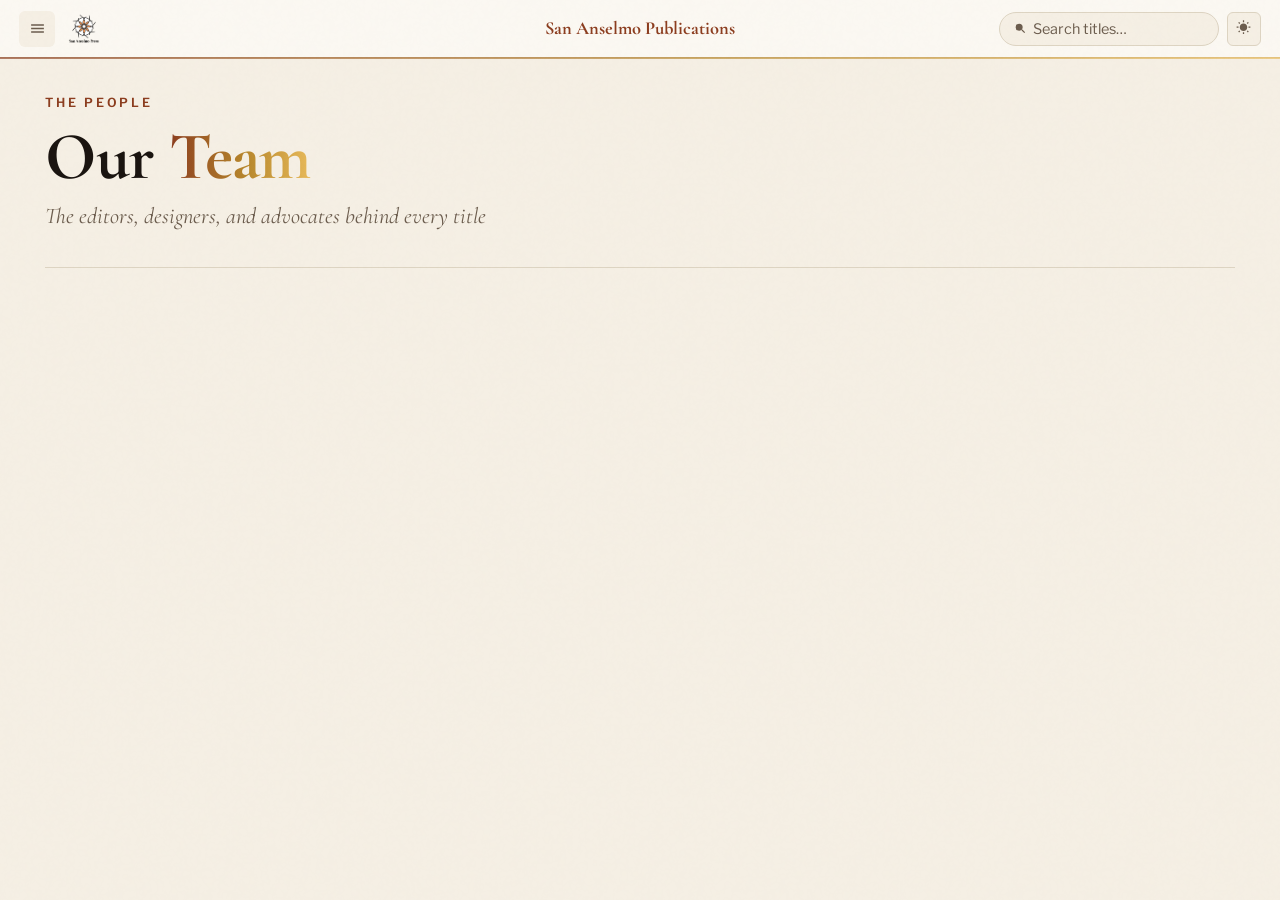
==== commit ede365dc: "Update team.html" ====
--- a/team.html
+++ b/team.html
@@ -43,7 +43,7 @@
       if (grid) {
         grid.innerHTML = teamData.map(t =>
           `<div class="team-card" role="listitem">
-            <div class="team-avatar" aria-hidden="true">${t.img ? `<img src="${t.img}" alt="${t.name}" loading="lazy" decoding="async" onerror="this.parentElement.textContent='${initials(t.name)}'">` : initials(t.name)}</div>
+            <div class="team-avatar" aria-hidden="true">${t.img ? `<img src="${t.img}" alt="${t.name}" loading="eager" decoding="async" onerror="this.parentElement.textContent='${initials(t.name)}'">` : initials(t.name)}</div>
             <div class="team-name">${t.name}</div>
             <div class="team-role">${t.role}</div>
           </div>`
